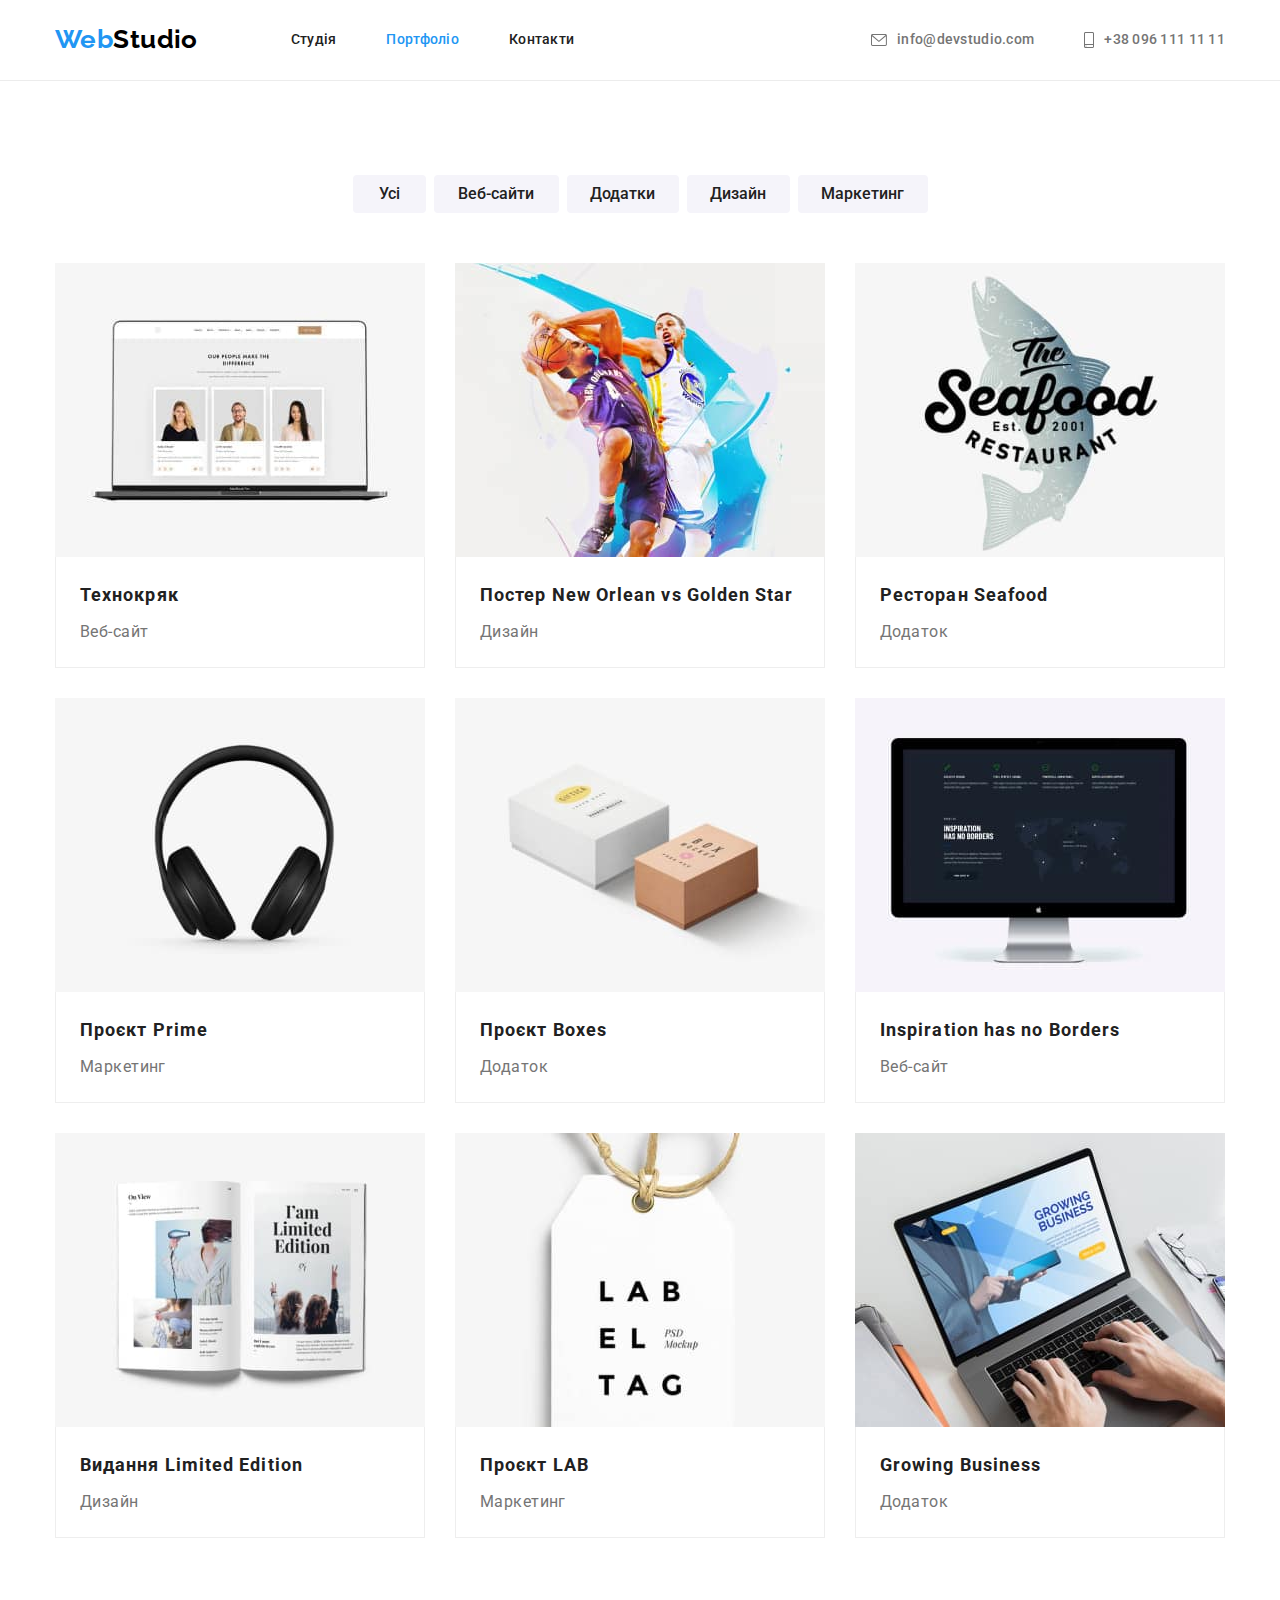
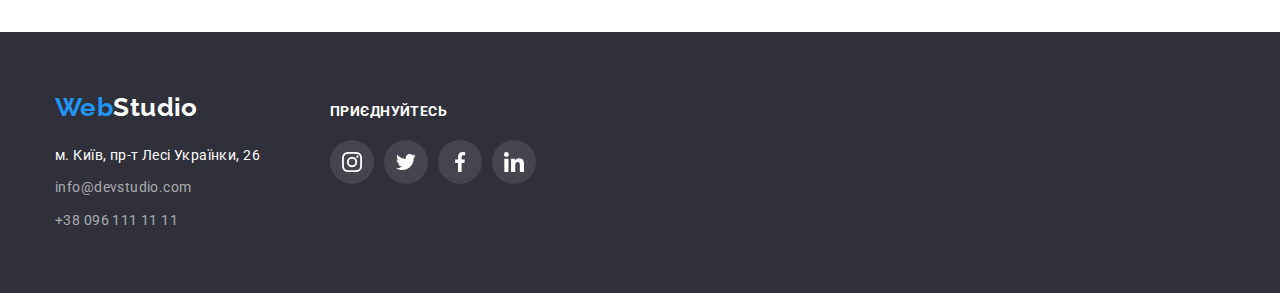
==== portfolio.html @ f4a0897a "copy goit-markup-hw-04" ====
<!DOCTYPE html>
<html lang="uk">
  <head>
    <meta charset="UTF-8" />
    <meta http-equiv="X-UA-Compatible" content="IE=edge" />
    <meta name="viewport" content="width=device-width, initial-scale=1.0" />
    <title>Портфоліо</title>
    <link rel="preconnect" href="https://fonts.googleapis.com" />
    <link rel="preconnect" href="https://fonts.gstatic.com" crossorigin />
    <link
      href="https://fonts.googleapis.com/css2?family=Raleway:wght@700&family=Roboto:wght@400;500;700;900&display=swap"
      rel="stylesheet"
    />
    <link
      rel="stylesheet"
      href="https://cdnjs.cloudflare.com/ajax/libs/modern-normalize/1.1.0/modern-normalize.min.css"
    />
    <link rel="stylesheet" href="./css/styles.css" />
  </head>
  <body>
    <!--Heder-->
    <header class="header">
      <div class="header-body container">
        <nav class="header-nav">
          <a class="header-logo link" href="./index.html">
            <span class="accent">Web</span>Studio
          </a>
          <ul class="nav-list list">
            <li class="item">
              <a class="nav-link link" href="./index.html">Студія</a>
            </li>
            <li class="item">
              <a class="nav-link current link" href="./portfolio.html"
                >Портфоліо
              </a>
            </li>
            <li class="item">
              <a class="nav-link link" href="#">Контакти</a>
            </li>
          </ul>
        </nav>
        <ul class="header-contacts list">
          <li class="item">
            <a class="contacts link" href="mailto:@devstudio.com">
              <svg class="icon" width="16" height="12">
                <use href="./images/icons.svg#icon-envelope"></use>
              </svg>
              info@devstudio.com
            </a>
          </li>
          <li class="item">
            <a class="contacts link" href="tel:+380961111111"
              ><svg class="icon" width="10" height="16">
                <use href="./images/icons.svg#icon-smartphone"></use></svg
              >+38 096 111 11 11
            </a>
          </li>
        </ul>
      </div>
    </header>
    <!--Main content-->
    <main>
      <section class="section">
        <div class="container">
          <h1 class="visually-hidden">Наші проекти</h1>
          <ul class="filter list">
            <li><button class="filter-btn first" type="button">Усі</button></li>
            <li>
              <button class="filter-btn second" type="button">Веб-сайти</button>
            </li>
            <li>
              <button class="filter-btn third" type="button">Додатки</button>
            </li>
            <li>
              <button class="filter-btn fourth" type="button">Дизайн</button>
            </li>
            <li>
              <button class="filter-btn fifth" type="button">Маркетинг</button>
            </li>
          </ul>
          <ul class="projects-list list">
            <li class="projects-item">
              <a
                class="link"
                href="#"
                target="_blank"
                rel="noopener noreferrer nofollow"
              >
                <img
                  src="./images/portfolio-images/portfolio-foto-1.jpg"
                  alt="Ноутбук з відкритим веб-сайтом на екрані"
                  width="370"
                  height="294"
                />
                <div class="project-container">
                  <h2 class="project-title">Технокряк</h2>
                  <p class="project-desc">Веб-сайт</p>
                </div>
              </a>
            </li>
            <li class="projects-item">
              <a
                class="link"
                href="#"
                target="_blank"
                rel="noopener noreferrer nofollow"
              >
                <img
                  src="./images/portfolio-images/portfolio-foto-2.jpg"
                  alt="Постер з баскетболістами, які грають"
                  width="370"
                  height="294"
                />
                <div class="project-container">
                  <h2 class="project-title">
                    Постер <span lang="en">New Orlean vs Golden Star</span>
                  </h2>
                  <p class="project-desc">Дизайн</p>
                </div>
              </a>
            </li>
            <li class="projects-item">
              <a
                class="link"
                href="#"
                target="_blank"
                rel="noopener noreferrer nofollow"
              >
                <img
                  src="./images/portfolio-images/portfolio-foto-3.jpg"
                  alt="Емблема ресторану морепродуктів"
                  width="370"
                  height="294"
                />
                <div class="project-container">
                  <h2 class="project-title">
                    Ресторан <span lang="en">Seafood</span>
                  </h2>
                  <p class="project-desc">Додаток</p>
                </div>
              </a>
            </li>
            <li class="projects-item">
              <a
                class="link"
                href="#"
                target="_blank"
                rel="noopener noreferrer nofollow"
              >
                <img
                  src="./images/portfolio-images/portfolio-foto-4.jpg"
                  alt="Навушники"
                  width="370"
                  height="294"
                />
                <div class="project-container">
                  <h2 class="project-title">
                    Проєкт <span lang="en">Prime</span>
                  </h2>
                  <p class="project-desc">Маркетинг</p>
                </div>
              </a>
            </li>
            <li class="projects-item">
              <a
                class="link"
                href="#"
                target="_blank"
                rel="noopener noreferrer nofollow"
              >
                <img
                  src="./images/portfolio-images/portfolio-foto-5.jpg"
                  alt="Дві картонні коробки"
                  width="370"
                  height="294"
                />
                <div class="project-container">
                  <h2 class="project-title">
                    Проєкт <span lang="en">Boxes</span>
                  </h2>
                  <p class="project-desc">Додаток</p>
                </div>
              </a>
            </li>
            <li class="projects-item">
              <a
                class="link"
                href="#"
                target="_blank"
                rel="noopener noreferrer nofollow"
              >
                <img
                  src="./images/portfolio-images/portfolio-foto-6.jpg"
                  alt="Комп'ютер з відкритим веб-сайтом на екрані"
                  width="370"
                  height="294"
                />
                <div class="project-container">
                  <h2 class="project-title" lang="en">
                    Inspiration has no Borders
                  </h2>
                  <p class="project-desc">Веб-сайт</p>
                </div>
              </a>
            </li>
            <li class="projects-item">
              <a
                class="link"
                href="#"
                target="_blank"
                rel="noopener noreferrer nofollow"
              >
                <img
                  src="./images/portfolio-images/portfolio-foto-7.jpg"
                  alt="Відкритий журнал"
                  width="370"
                  height="294"
                />
                <div class="project-container">
                  <h2 class="project-title">
                    Видання <span lang="en">Limited Edition</span>
                  </h2>
                  <p class="project-desc">Дизайн</p>
                </div>
              </a>
            </li>
            <li class="projects-item">
              <a
                class="link"
                href="#"
                target="_blank"
                rel="noopener noreferrer nofollow"
              >
                <img
                  src="./images/portfolio-images/portfolio-foto-8.jpg"
                  alt="Бірка з назвою поєкту"
                  width="370"
                  height="294"
                />
                <div class="project-container">
                  <h2 class="project-title">Проєкт LAB</h2>
                  <p class="project-desc">Маркетинг</p>
                </div>
              </a>
            </li>
            <li class="projects-item">
              <a
                class="link"
                href="#"
                target="_blank"
                rel="noopener noreferrer nofollow"
              >
                <img
                  src="./images/portfolio-images/portfolio-foto-9.jpg"
                  alt="Людина працює за ноутбуком"
                  width="370"
                  height="294"
                />
                <div class="project-container">
                  <h2 class="project-title" lang="en">Growing Business</h2>
                  <p class="project-desc">Додаток</p>
                </div>
              </a>
            </li>
          </ul>
        </div>
      </section>
    </main>
    <!--Footer-->
    <footer class="footer">
      <div class="footer-container container">
        <div class="item-address">
          <a class="footer-logo link" href="./index.html">
            <span class="accent">Web</span>Studio
          </a>
          <div class="footer-address">
            <ul class="footer-contacts list">
              <li class="item">
                <a
                  class="address link"
                  href="https://goo.gl/maps/tie1WCM4w2AjtQoDA"
                  target="_blank"
                  rel="noopener noreferrer nofollow"
                  >м. Київ, пр-т Лесі Українки, 26
                </a>
              </li>
              <li class="item">
                <a class="contacts link" href="mailto:@devstudio.com"
                  >info@devstudio.com
                </a>
              </li>
              <li class="item">
                <a class="contacts link" href="tel:+380961111111"
                  >+38 096 111 11 11
                </a>
              </li>
            </ul>
          </div>
        </div>
        <div class="item-socials">
          <h2 class="title-socials">Приєднуйтесь</h2>
          <ul class="socials-list list">
            <li>
              <a class="list-icon" href="#">
                <svg class="icon" width="20" height="20">
                  <use                    
                    href="./images/icons.svg#icon-instagram"
                  ></use>
                </svg>
              </a>
            </li>
            <li>
              <a class="list-icon" href="#">
                <svg class="icon" width="20" height="20">
                  <use
                    href="./images/icons.svg#icon-twitter"
                  ></use>
                </svg>
              </a>
            </li>
            <li>
              <a class="list-icon" href="#">
                <svg class="icon" width="20" height="20">
                  <use
                    href="./images/icons.svg#icon-facebook"
                  ></use>
                </svg>
              </a>
            </li>
            <li>
              <a class="list-icon" href="#">
                <svg class="icon" width="20" height="20">
                  <use
                    href="./images/icons.svg#icon-linkedin"
                  ></use>
                </svg>
              </a>
            </li>
          </ul>
        </div>
      </div>
    </footer>
  </body>
</html>
---- css/styles.css ----
:root {
  --main-background-color: #ffffff;
  --section-background-color: #2f303a;
  --hero-background-color: #c4c4c4;
  --list-background-color: #f5f4fa;
  --footer-socials-background: rgba(255, 255, 255, 0.1);

  --title-color: #212121;
  --desc-color: #757575;
  --white-color: #ffffff;
  --secondary-white-color: rgba(255, 255, 255, 0.6);
  --accent-color: #2196f3;
  --activ-btn-color: #188ce8;
  --dark-logo-color: #000000;
  --border-project-color: #eeeeee;
  --border-header-color: #ececec;
  --social-icon-color: #afb1b8;

  --hero-linear-gradient: rgba(47, 48, 58, 0.4);

  --shadow-img: 0px 1px 3px rgba(0, 0, 0, 0.12), 0px 1px 1px rgba(0, 0, 0, 0.14),
    0px 2px 1px rgba(0, 0, 0, 0.2);
  --shadow-btn: rgba(0, 0, 0, 0.15);
  --shadow-filter-btn: 0px 3px 1px rgba(0, 0, 0, 0.1),
    0px 1px 2px rgba(0, 0, 0, 0.08), 0px 2px 2px rgba(0, 0, 0, 0.12);
  --shadow-projects-item: rgba(0, 0, 0, 0.12),
    0px 4px 4px rgba(0, 0, 0, 0.06), 1px 4px 6px rgba(0, 0, 0, 0.16);
}

body {
  background-color: var(--main-background-color);
  color: var(--title-color);
  font-family: "Roboto", sans-serif;
  font-size: 14px;
  letter-spacing: 0.03em;
}

.link {
  text-decoration: none;
}

.list {
  list-style: none;
  margin: 0;
  padding-left: 0;
}

.container {
  width: 1200px;
  margin: 0 auto;
  padding-left: 15px;
  padding-right: 15px;
}

img {
  display: block;
  max-width: 100%;
}

h2,
p {
  margin: 0;
}
/* CSS for index.html */

/* Header section*/

.header {
  border-bottom: 1px solid var(--border-header-color);
}

.header-body {
  display: flex;
  align-items: center;
}

.header-nav {
  display: flex;
  align-items: center;
}

.nav-list {
  display: flex;
  margin-left: 93px;
}

.nav-list .item:not(:last-child) {
  margin-right: 50px;
}

.header-logo,
.footer-logo {
  color: var(--dark-logo-color);
  font-family: "Raleway", sans-serif;
  font-weight: 700;
  font-size: 26px;
  line-height: 1.2;
}

.header-logo .accent,
.footer-logo .accent {
  color: var(--accent-color);
}

.nav-link {
  display: block;
  padding-top: 32px;
  padding-bottom: 32px;

  color: var(--title-color);
  font-weight: 500;
  line-height: 1.14;
  letter-spacing: 0.02em;
}

.nav-link:hover,
.nav-link:focus {
  color: var(--accent-color);
}

.nav-link.current {
  color: var(--accent-color);
}

.header-contacts {
  display: flex;
  margin-left: auto;
  gap: 50px;
}

.header-contacts .contacts {
  display: flex;
  align-items: center;
  padding-top: 32px;
  padding-bottom: 32px;

  color: var(--desc-color);
  font-weight: 500;
  line-height: 1.14;
  letter-spacing: 0.02em;
}

.header-contacts .contacts .icon {
  margin-right: 10px;
  fill: var(--desc-color);
}

a.contacts:hover .icon {
  fill: var(--accent-color);
}

a.contacts:hover,
a.contacts:focus {
  color: var(--accent-color);
}

/* Hero section */

.hero {
  max-width: 1600px;
  min-height: 600px;
  padding: 200px 0;
  margin-right: auto;
  margin-left: auto;

  background-image: linear-gradient(
      var(--hero-linear-gradient),
      var(--hero-linear-gradient)
    ),
    url("../images/hero-banner.jpg");
  background-position: center;
  background-repeat: no-repeat;

  background-color: var(--hero-background-color);
  text-align: center;
}

.hero-title {
  max-width: 696px;
  margin-top: 0;
  margin-right: auto;
  margin-bottom: 30px;
  margin-left: auto;

  color: var(--white-color);
  font-weight: 900;
  font-size: 44px;
  line-height: 1.36;
  letter-spacing: 0.06em;
  text-transform: uppercase;
}

.button {
  display: inline-block;
  border-width: 0;
  border-radius: 4px;
  border-style: none;
  padding: 10px 32px;
  box-shadow: 0px 4px 4px var(--shadow-btn);

  background-color: var(--accent-color);
  color: var(--white-color);
  font-family: inherit;
  font-weight: 700;
  font-size: 16px;
  line-height: 1.88;
  letter-spacing: 0.06em;
  cursor: pointer;
}

.button:hover,
.button:focus {
  background-color: var(--activ-btn-color);
  color: var(--white-color);
}

/* Benefits section */

.benefits-section {
  padding: 94px 0 47px 0;
}

.visually-hidden {
  position: absolute;
  white-space: nowrap;
  width: 1px;
  height: 1px;
  overflow: hidden;
  padding: 0;
  border: 0;
  clip: rect(0 0 0 0);
  clip-path: inset(50%);
  margin: -1px;
}

.benefits-list {
  display: flex;
  flex-wrap: wrap;
  gap: 30px;
}

.benefits-list > .item {
  flex-basis: calc((100% - 90px) / 4);
}

.item .benefits-icon {
  width: 270px;
  height: 120px;
  padding: 25px 100px;
  margin-bottom: 30px;
  border-radius: 4px;

  background: var(--list-background-color);
}

.benefits-title {
  margin-top: 0;
  margin-bottom: 10px;

  font-weight: 700;
  font-size: 14px;
  line-height: 1.14;
  text-transform: uppercase;
}

.benefits-desc {
  color: var(--desc-color);
  line-height: 1.71;
}

/* Activity section */

.activity-section {
  padding: 47px 0 94px 0;
}

.section-title {
  margin-top: 0;
  margin-bottom: 50px;

  font-weight: 700;
  font-size: 36px;
  line-height: 1.17;
  text-align: center;
}

.activity-list {
  display: flex;
  gap: 30px;
}

.activity-list > .item {
  flex-basis: calc((100% - 60px) / 3);
}

/* Team section */

.section {
  padding: 94px 0;
}

.team {
  background-color: var(--list-background-color);
}

.team-list {
  display: flex;
  text-align: center;
  gap: 30px;
}

.team-list > .team-item {
  flex-basis: calc((100% - 90px) / 4);
}

.team-item {
  background-color: var(--main-background-color);
  box-shadow: var(--shadow-img);
  border-radius: 0px 0px 4px 4px;
}

.team-container {
  padding-top: 30px;
  padding-bottom: 30px;
}

.team-title {
  margin-top: 0;
  margin-bottom: 10px;

  font-weight: 500;
  font-size: 16px;
  line-height: 1.19;
}

.team-desc {
  margin-bottom: 16px;
  color: var(--desc-color);
  font-size: 16px;
  line-height: 1.19;
}

.team-social {
  display: flex;
  justify-content: center;
  gap: 10px;
}

.team-social .list-icon {
  display: flex;
  justify-content: center;
  align-items: center;
  width: 44px;
  height: 44px;

  fill: var(--social-icon-color);
}

.team-social .list-icon:hover,
.team-social .list-icon:focus {
  background: var(--accent-color);
  border-radius: 50%;

  fill: var(--white-color);
}

/* Our clients */

.clients-list {
  display: flex;
  justify-content: center;
  gap: 30px;
}

.clients-list .client-icon {
  display: flex;
  justify-content: center;
  align-items: center;
  width: 170px;
  height: 92px;

  border: 1px solid var(--social-icon-color);
  border-radius: 4px;

  fill: var(--social-icon-color);
}

.clients-list .client-icon:hover,
.clients-list .client-icon:focus {
  fill: var(--accent-color);
  border: 1px solid var(--accent-color);
}

/* Footer section */

.footer {
  padding-top: 60px;
  padding-bottom: 60px;

  background-color: var(--section-background-color);
  line-height: 1.71;
}

.footer .footer-container {
  display: flex;
  align-items: baseline;
}

.footer-logo {
  display: block;
  margin-bottom: 20px;
}

.footer-container .item-address {
   margin-right: 70px;
}

.footer .footer-logo,
.footer .address {
  color: var(--white-color);
}

address {
  font-style: normal;
}

.footer-address .item > .address,
.footer-address .item > .contacts {
  display: block;
}

.footer-contacts .item > .contacts {
  margin-top: 9px;
}

.footer-contacts .contacts {
  color: var(--secondary-white-color);
}
 
.item-socials .socials-list {
  display: flex;
  gap: 10px;
}

.socials-list .list-icon {
  display: flex;
  justify-content: center;
  align-items: center;
  width: 44px;
  height: 44px;

  background: var(--footer-socials-background);
  border-radius: 50%;
  fill: var(--white-color);
}

.socials-list .list-icon:hover,
.socials-list .list-icon:focus {
  background: var(--accent-color);
}

.title-socials {
  margin-top: 0;
  margin-bottom: 20px;

  font-weight: 700;
  font-size: 14px;
  line-height: 1.14;
  text-transform: uppercase;

  color: var(--white-color);
}

/* SCC for portfolio.html */

/* Our projects section */

.filter {
  display: flex;
  justify-content: center;
  margin-bottom: 50px;
  gap: 8px;
}

.filter-btn {
  display: inline-block;
  border-width: 0;
  border-radius: 4px;
  border-style: none;
  padding: 6px 22px;

  background-color: var(--list-background-color);
  color: var(--title-color);
  font-family: inherit;
  font-weight: 500;
  font-size: 16px;
  line-height: 1.63;
  cursor: pointer;
}

.filter .first {
  min-width: 73px;
  padding: 6px 25px;
}

.filter .second {
  min-width: 125px;
}

.filter .third {
  min-width: 112px;
}

.filter .fourth {
  min-width: 103px;
}

.filter .fifth {
  min-width: 130px;
}

.filter-btn:hover,
.filter-btn:focus {
  background-color: var(--accent-color);
  color: var(--white-color);
  box-shadow: var(--shadow-filter-btn);
}

.projects-list {
  display: flex;
  flex-wrap: wrap;
  gap: 30px;
  /* margin-left: -30px;
  margin-top: -30px; */
}

/* .projects-list > .projects-item {
  flex-basis: calc(100% / 3 - 30px);
  margin-left: 30px;
  margin-top: 30px;
} */
.projects-item .link {
  display: block;
}

.projects-item .link:hover,
.projects-item .link:focus {
  box-shadow: 0px 1px 1px var(--shadow-projects-item);
}

.project-title {
  margin-bottom: 4px;

  color: var(--title-color);
  font-size: 18px;
  line-height: 2;
  letter-spacing: 0.06em;
}

.project-desc {
  color: var(--desc-color);
  font-size: 16px;
  line-height: 1.88;
}

.project-container {
  padding: 20px 24px;
  border-right: 1px solid var(--border-project-color);
  border-bottom: 1px solid var(--border-project-color);
  border-left: 1px solid var(--border-project-color);
}
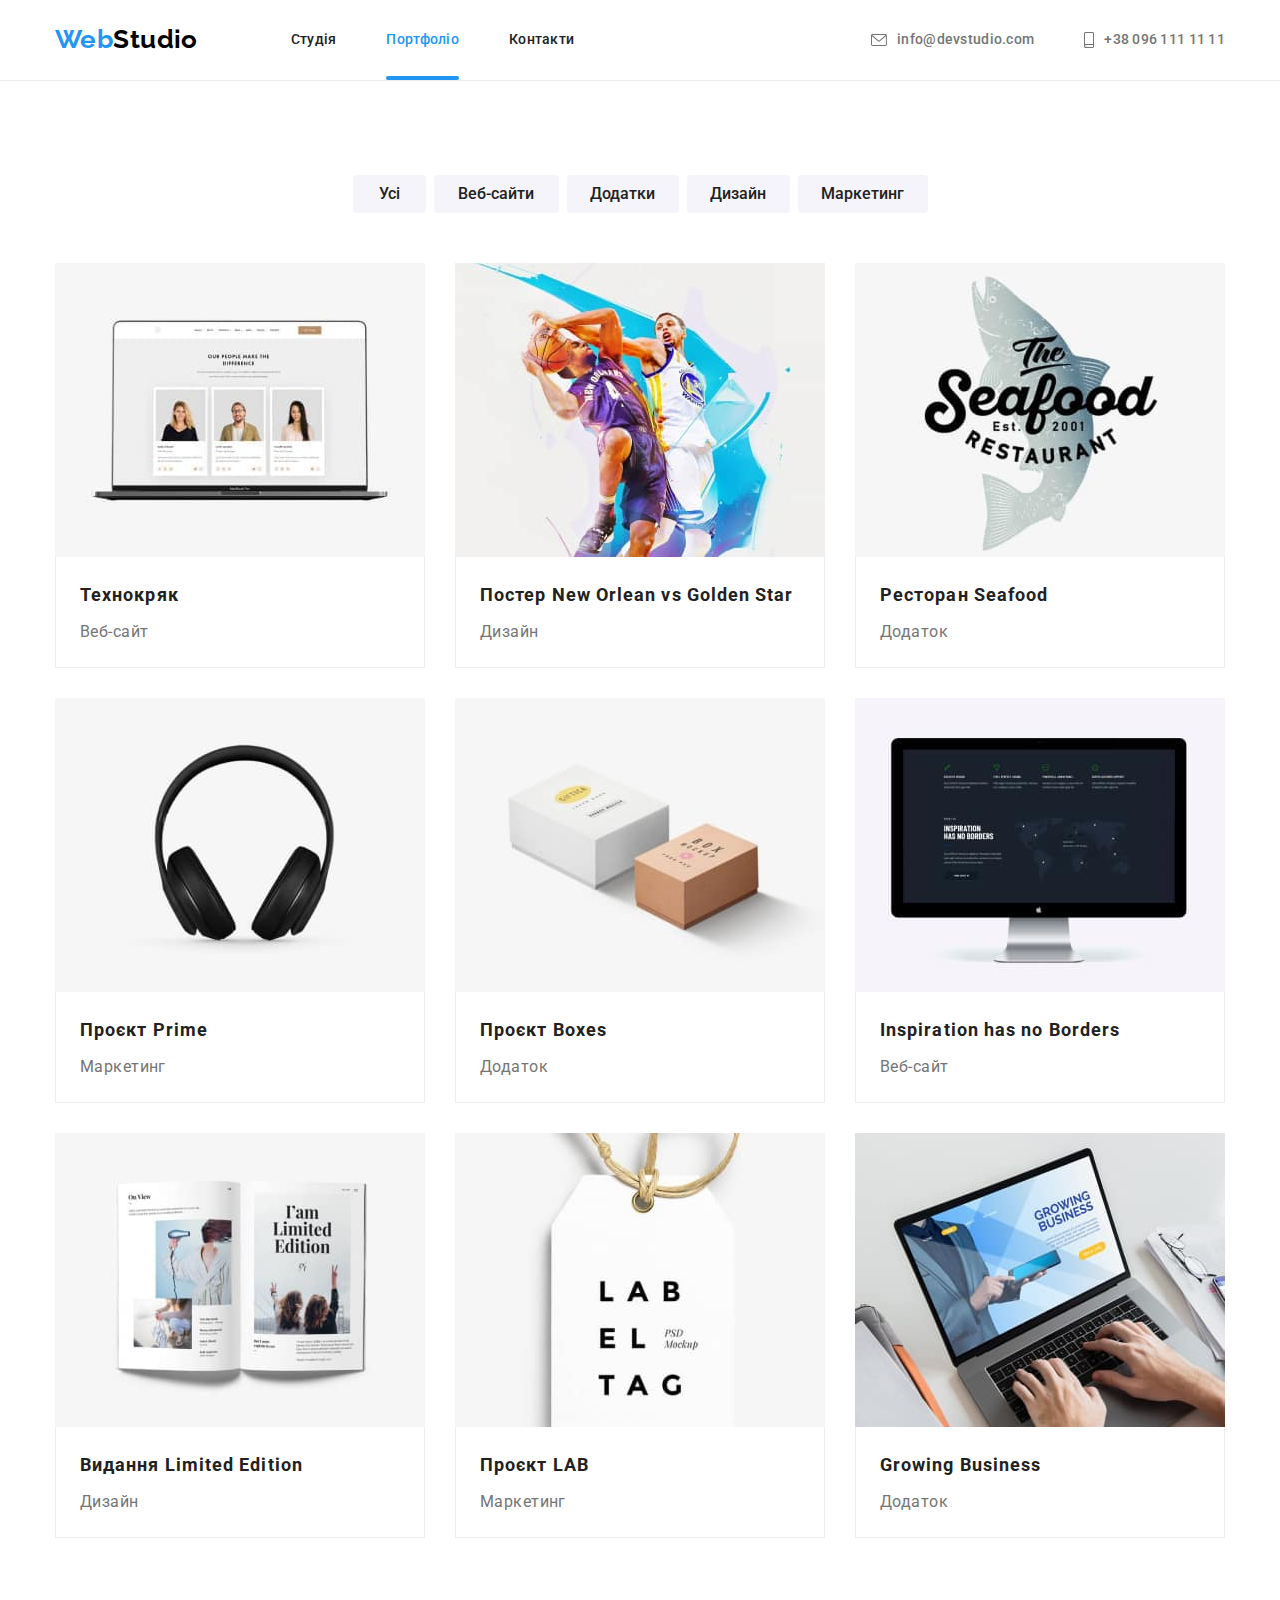
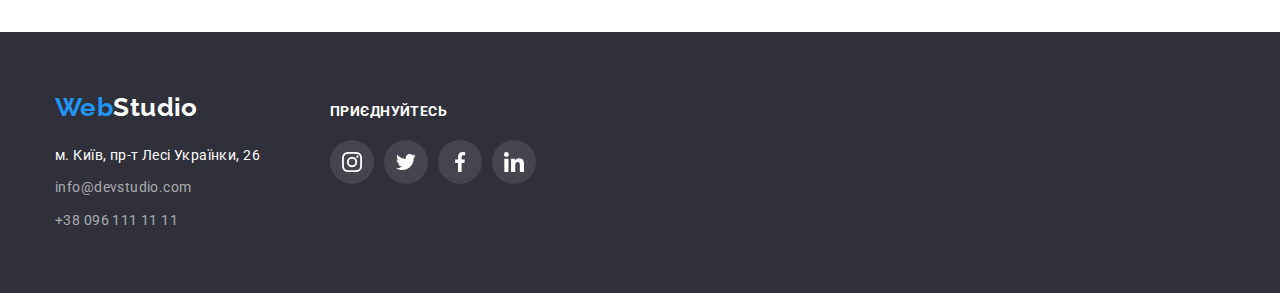
==== commit 5b17cb60: "Update styles.css, icons.cvg, index.html, portfolio.html and add modal.js" ====
--- a/portfolio.html
+++ b/portfolio.html
@@ -86,12 +86,17 @@
                 target="_blank"
                 rel="noopener noreferrer nofollow"
               >
+               <div class="project-thumb">
                 <img
-                  src="./images/portfolio-images/portfolio-foto-1.jpg"
-                  alt="Ноутбук з відкритим веб-сайтом на екрані"
-                  width="370"
-                  height="294"
-                />
+                src="./images/portfolio-images/portfolio-foto-1.jpg"
+                alt="Ноутбук з відкритим веб-сайтом на екрані"
+                width="370"
+                height="294"
+              />
+              <p class="overlay-desc">
+                Ресурс пропонує комплексні пропозиції з різним рівнем функціоналу та сервісів. Все це дозволить відвідувачу отримати вичерпні відомості про компанію чи приватну особу.
+              </p>
+               </div>
                 <div class="project-container">
                   <h2 class="project-title">Технокряк</h2>
                   <p class="project-desc">Веб-сайт</p>
@@ -105,12 +110,17 @@
                 target="_blank"
                 rel="noopener noreferrer nofollow"
               >
-                <img
+                <div class="project-thumb">
+                  <img
                   src="./images/portfolio-images/portfolio-foto-2.jpg"
                   alt="Постер з баскетболістами, які грають"
                   width="370"
                   height="294"
                 />
+                <p class="overlay-desc">
+                  Ресурс пропонує комплексні пропозиції з різним рівнем функціоналу та сервісів. Все це дозволить відвідувачу отримати вичерпні відомості про компанію чи приватну особу.
+                </p>
+                </div>
                 <div class="project-container">
                   <h2 class="project-title">
                     Постер <span lang="en">New Orlean vs Golden Star</span>
@@ -126,12 +136,17 @@
                 target="_blank"
                 rel="noopener noreferrer nofollow"
               >
-                <img
+                <div class="project-thumb">
+                  <img
                   src="./images/portfolio-images/portfolio-foto-3.jpg"
                   alt="Емблема ресторану морепродуктів"
                   width="370"
                   height="294"
                 />
+                <p class="overlay-desc">
+                  Ресурс пропонує комплексні пропозиції з різним рівнем функціоналу та сервісів. Все це дозволить відвідувачу отримати вичерпні відомості про компанію чи приватну особу.
+                </p>
+                </div>
                 <div class="project-container">
                   <h2 class="project-title">
                     Ресторан <span lang="en">Seafood</span>
@@ -147,12 +162,17 @@
                 target="_blank"
                 rel="noopener noreferrer nofollow"
               >
-                <img
+                <div class="project-thumb">
+                  <img
                   src="./images/portfolio-images/portfolio-foto-4.jpg"
                   alt="Навушники"
                   width="370"
                   height="294"
                 />
+                <p class="overlay-desc">
+                  Ресурс пропонує комплексні пропозиції з різним рівнем функціоналу та сервісів. Все це дозволить відвідувачу отримати вичерпні відомості про компанію чи приватну особу.
+                </p>
+                </div>
                 <div class="project-container">
                   <h2 class="project-title">
                     Проєкт <span lang="en">Prime</span>
@@ -168,12 +188,17 @@
                 target="_blank"
                 rel="noopener noreferrer nofollow"
               >
-                <img
+                <div class="project-thumb">
+                  <img
                   src="./images/portfolio-images/portfolio-foto-5.jpg"
                   alt="Дві картонні коробки"
                   width="370"
                   height="294"
                 />
+                <p class="overlay-desc">
+                  Ресурс пропонує комплексні пропозиції з різним рівнем функціоналу та сервісів. Все це дозволить відвідувачу отримати вичерпні відомості про компанію чи приватну особу.
+                </p>
+                </div>
                 <div class="project-container">
                   <h2 class="project-title">
                     Проєкт <span lang="en">Boxes</span>
@@ -189,12 +214,17 @@
                 target="_blank"
                 rel="noopener noreferrer nofollow"
               >
-                <img
+                <div class="project-thumb">
+                  <img
                   src="./images/portfolio-images/portfolio-foto-6.jpg"
                   alt="Комп'ютер з відкритим веб-сайтом на екрані"
                   width="370"
                   height="294"
                 />
+                <p class="overlay-desc">
+                  Ресурс пропонує комплексні пропозиції з різним рівнем функціоналу та сервісів. Все це дозволить відвідувачу отримати вичерпні відомості про компанію чи приватну особу.
+                </p>
+                </div>
                 <div class="project-container">
                   <h2 class="project-title" lang="en">
                     Inspiration has no Borders
@@ -210,12 +240,17 @@
                 target="_blank"
                 rel="noopener noreferrer nofollow"
               >
-                <img
+                <div class="project-thumb">
+                  <img
                   src="./images/portfolio-images/portfolio-foto-7.jpg"
                   alt="Відкритий журнал"
                   width="370"
                   height="294"
                 />
+                <p class="overlay-desc">
+                  Ресурс пропонує комплексні пропозиції з різним рівнем функціоналу та сервісів. Все це дозволить відвідувачу отримати вичерпні відомості про компанію чи приватну особу.
+                </p>
+                </div>
                 <div class="project-container">
                   <h2 class="project-title">
                     Видання <span lang="en">Limited Edition</span>
@@ -231,12 +266,17 @@
                 target="_blank"
                 rel="noopener noreferrer nofollow"
               >
+               <div class="project-thumb">
                 <img
-                  src="./images/portfolio-images/portfolio-foto-8.jpg"
-                  alt="Бірка з назвою поєкту"
-                  width="370"
-                  height="294"
-                />
+                src="./images/portfolio-images/portfolio-foto-8.jpg"
+                alt="Бірка з назвою поєкту"
+                width="370"
+                height="294"
+              />
+              <p class="overlay-desc">
+                Ресурс пропонує комплексні пропозиції з різним рівнем функціоналу та сервісів. Все це дозволить відвідувачу отримати вичерпні відомості про компанію чи приватну особу.
+              </p>
+               </div>
                 <div class="project-container">
                   <h2 class="project-title">Проєкт LAB</h2>
                   <p class="project-desc">Маркетинг</p>
@@ -250,12 +290,17 @@
                 target="_blank"
                 rel="noopener noreferrer nofollow"
               >
-                <img
+                <div class="project-thumb">
+                  <img
                   src="./images/portfolio-images/portfolio-foto-9.jpg"
                   alt="Людина працює за ноутбуком"
                   width="370"
                   height="294"
                 />
+                <p class="overlay-desc">
+                  Ресурс пропонує комплексні пропозиції з різним рівнем функціоналу та сервісів. Все це дозволить відвідувачу отримати вичерпні відомості про компанію чи приватну особу.
+                </p>
+                </div>
                 <div class="project-container">
                   <h2 class="project-title" lang="en">Growing Business</h2>
                   <p class="project-desc">Додаток</p>
--- a/css/styles.css
+++ b/css/styles.css
@@ -1,9 +1,11 @@
 :root {
-  --main-background-color: #ffffff;
   --section-background-color: #2f303a;
   --hero-background-color: #c4c4c4;
   --list-background-color: #f5f4fa;
   --footer-socials-background: rgba(255, 255, 255, 0.1);
+  --activity-thumb-background: rgba(47, 48, 58, 0.8);
+  --backdrop: rgba(0, 0, 0, 0.2);
+  --project-overlay: rgba(33, 150, 243, 0.9);
 
   --title-color: #212121;
   --desc-color: #757575;
@@ -14,6 +16,7 @@
   --dark-logo-color: #000000;
   --border-project-color: #eeeeee;
   --border-header-color: #ececec;
+  --border-close-button: rgba(0, 0, 0, 0.1);
   --social-icon-color: #afb1b8;
 
   --hero-linear-gradient: rgba(47, 48, 58, 0.4);
@@ -23,12 +26,16 @@
   --shadow-btn: rgba(0, 0, 0, 0.15);
   --shadow-filter-btn: 0px 3px 1px rgba(0, 0, 0, 0.1),
     0px 1px 2px rgba(0, 0, 0, 0.08), 0px 2px 2px rgba(0, 0, 0, 0.12);
-  --shadow-projects-item: rgba(0, 0, 0, 0.12),
-    0px 4px 4px rgba(0, 0, 0, 0.06), 1px 4px 6px rgba(0, 0, 0, 0.16);
+  --shadow-projects-item: rgba(0, 0, 0, 0.12), 0px 4px 4px rgba(0, 0, 0, 0.06),
+    1px 4px 6px rgba(0, 0, 0, 0.16);
+  --shadow-modal: 0px 1px 3px rgba(0, 0, 0, 0.12),
+    0px 1px 1px rgba(0, 0, 0, 0.14), 0px 2px 1px rgba(0, 0, 0, 0.2);
+
+  --time-function: cubic-bezier(0.4, 0, 0.2, 1);
 }
 
 body {
-  background-color: var(--main-background-color);
+  background-color: var(--white-color);
   color: var(--title-color);
   font-family: "Roboto", sans-serif;
   font-size: 14px;
@@ -120,6 +127,24 @@
 
 .nav-link.current {
   color: var(--accent-color);
+}
+
+.current {
+  position: relative;
+}
+
+.current::after {
+  content: "";
+  position: absolute;
+  bottom: 0;
+  left: 0;
+
+  display: inline-block;
+  width: 100%;
+  height: 4px;
+
+  background: var(--accent-color);
+  border-radius: 2px;
 }
 
 .header-contacts {
@@ -253,16 +278,18 @@
   background: var(--list-background-color);
 }
 
-.benefits-title {
-  margin-top: 0;
-  margin-bottom: 10px;
-
+.title {
   font-weight: 700;
   font-size: 14px;
   line-height: 1.14;
   text-transform: uppercase;
 }
 
+.benefits-title {
+  margin-top: 0;
+  margin-bottom: 10px;
+}
+
 .benefits-desc {
   color: var(--desc-color);
   line-height: 1.71;
@@ -293,6 +320,24 @@
   flex-basis: calc((100% - 60px) / 3);
 }
 
+.activity-thumb {
+  position: relative;
+}
+
+.thumb-title {
+  position: absolute;
+  width: 100%;
+  bottom: 0;
+  left: 0;
+
+  margin: 0;
+  padding-top: 27px;
+  padding-bottom: 27px;
+  text-align: center;
+  color: var(--white-color);
+  background-color: var(--activity-thumb-background);
+}
+
 /* Team section */
 
 .section {
@@ -314,7 +359,7 @@
 }
 
 .team-item {
-  background-color: var(--main-background-color);
+  background-color: var(--white-color);
   box-shadow: var(--shadow-img);
   border-radius: 0px 0px 4px 4px;
 }
@@ -412,7 +457,7 @@
 }
 
 .footer-container .item-address {
-   margin-right: 70px;
+  margin-right: 70px;
 }
 
 .footer .footer-logo,
@@ -436,7 +481,7 @@
 .footer-contacts .contacts {
   color: var(--secondary-white-color);
 }
- 
+
 .item-socials .socials-list {
   display: flex;
   gap: 10px;
@@ -469,6 +514,63 @@
   text-transform: uppercase;
 
   color: var(--white-color);
+}
+
+/* Backdrop&Modal */
+
+.backdrop.is-hidden {
+  opacity: 0;
+  pointer-events: none;
+}
+
+.backdrop {
+  position: fixed;
+  top: 0;
+  left: 0;
+
+  opacity: 1;
+  transition: opacity 250ms var(--time-function);
+
+  width: 100%;
+  height: 100%;
+  background-color: var(--backdrop);
+}
+
+.backdrop.is-hidden .modal {
+transform: translate(-50%, -50%) scale(0.8);
+}
+
+.modal {
+  position: absolute;
+  top: 50%;
+  left: 50%;
+  transform: translate(-50%, -50%) scale(1);
+  transition: scale 250ms var(--time-function);
+
+  min-width: 528px;
+  min-height: 581px;
+  border-radius: 4px;
+
+  background-color: var(--white-color);
+  box-shadow: var(--shadow-modal);
+}
+
+.modal .button {
+  position: absolute;
+  top: 8px;
+  right: 8px;
+
+  display: inline-block;
+  padding: 6px;
+  border-radius: 50%;
+
+  background: var(--white-color);
+  border: 1px solid var(--border-close-button);
+  cursor: pointer;
+}
+
+.button .icon {
+  display: block;
 }
 
 /* SCC for portfolio.html */
@@ -548,6 +650,32 @@
   box-shadow: 0px 1px 1px var(--shadow-projects-item);
 }
 
+.project-thumb {
+  position: relative;
+  overflow: hidden;
+}
+
+.project-thumb .overlay-desc {
+  position: absolute;
+  top: 0;
+  left: 0;
+  transform: translateY(100%);
+  transition: transform 250ms var(--time-function);
+
+  padding: 63px 24px;
+  width: 100%;
+  height: 100%;
+
+  font-size: 18px;
+  line-height: 1.6;
+  color: var(--white-color);
+  background-color: var(--project-overlay);
+}
+
+.project-thumb:hover .overlay-desc {
+  transform: translateY(0);
+}
+
 .project-title {
   margin-bottom: 4px;
 
